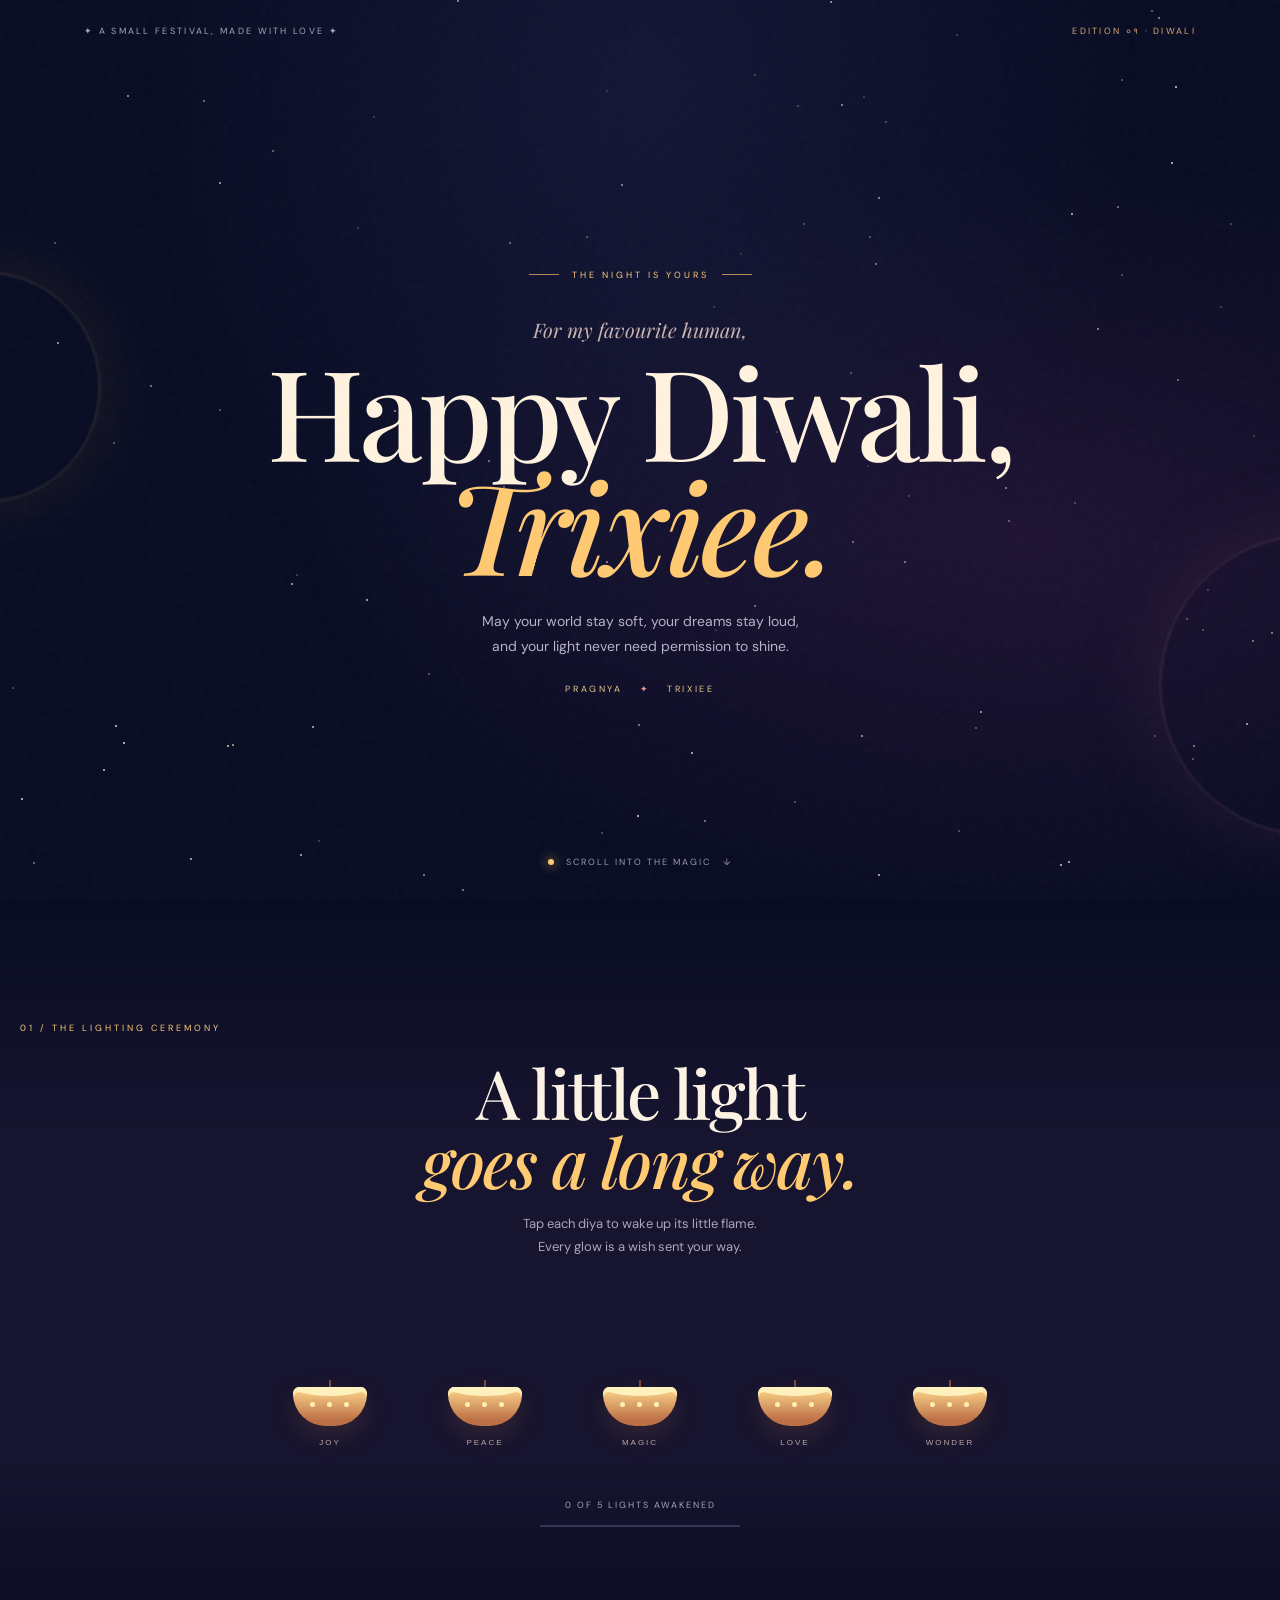
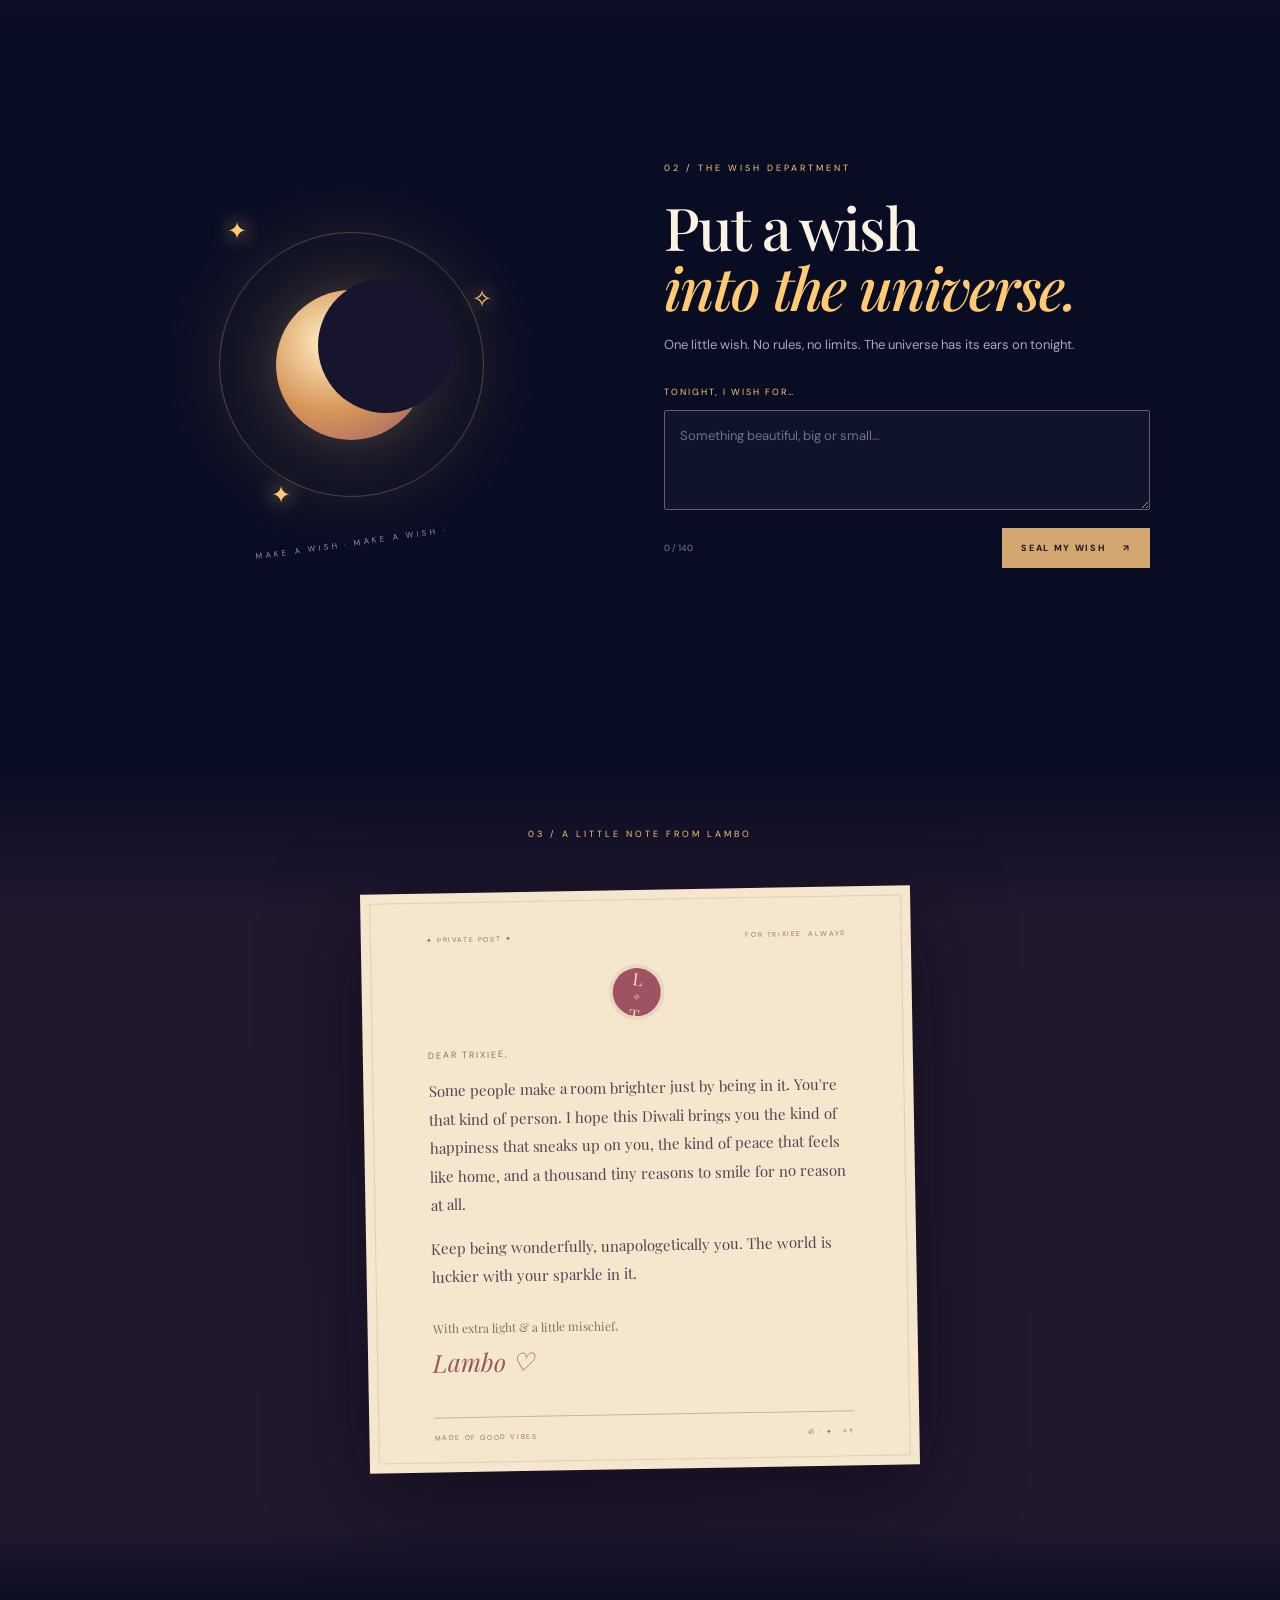
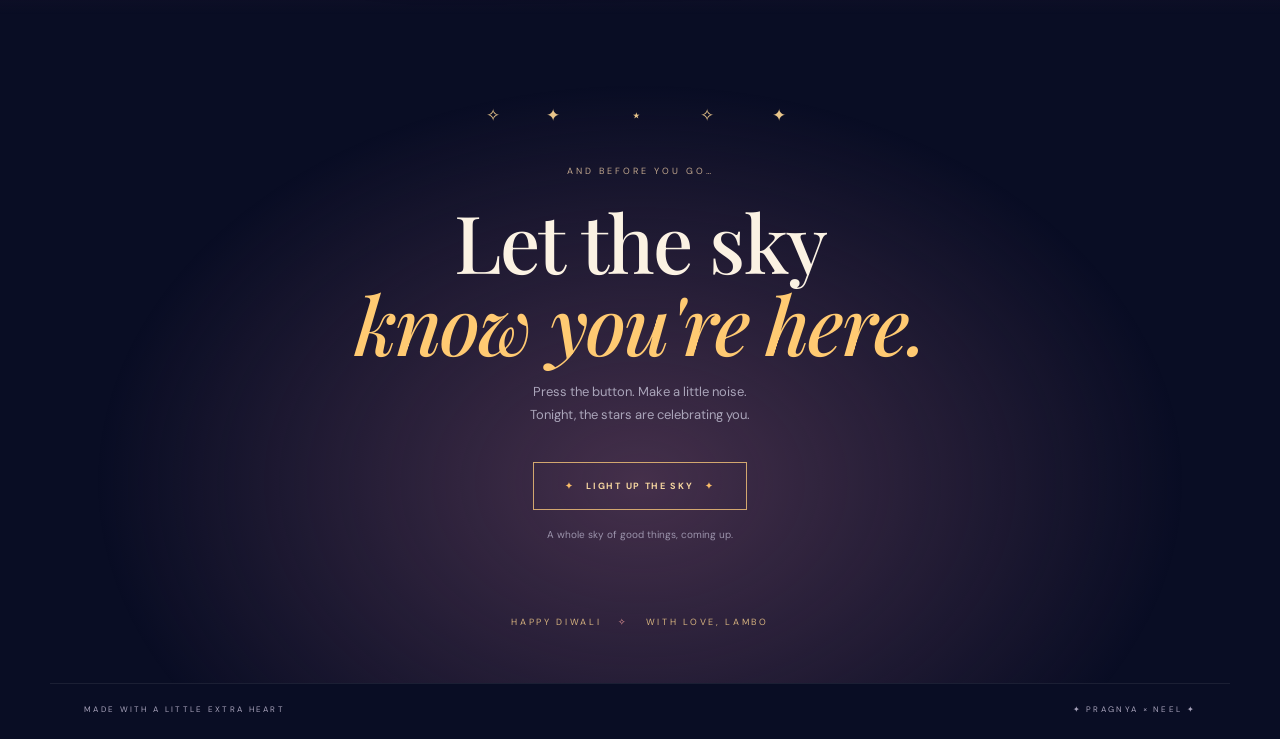
==== diwali/index.html @ a7f776b3 "Add interactive Diwali celebration for Trixiee" ====
<!doctype html>
<html lang="en">
<head>
<meta charset="utf-8"><meta name="viewport" content="width=device-width,initial-scale=1">
<meta name="theme-color" content="#090d24"><meta name="description" content="A little universe of light — a Diwali surprise for Trixiee, from Lambo.">
<title>A Little Universe of Light ✦ Happy Diwali, Trixiee</title>
<link rel="preconnect" href="https://fonts.googleapis.com"><link rel="preconnect" href="https://fonts.gstatic.com" crossorigin>
<link href="https://fonts.googleapis.com/css2?family=DM+Sans:wght@400;500;600;700&family=Playfair+Display:ital,wght@0,500;0,600;0,700;1,500;1,600&display=swap" rel="stylesheet">
<link rel="stylesheet" href="style.css">
</head>
<body>
<div class="grain"></div><div class="starfield" id="starfield"></div>
<div class="topline"><span>✦ A SMALL FESTIVAL, MADE WITH LOVE ✦</span><span class="topright">EDITION ०१ · DIWALI</span></div>
<main>
<section class="hero">
  <div class="eyebrow"><span class="eyebrow-line"></span> THE NIGHT IS YOURS <span class="eyebrow-line"></span></div>
  <p class="pretitle">For my favourite human,</p>
  <h1>Happy Diwali,<br><em>Trixiee.</em></h1>
  <p class="hero-copy">May your world stay soft, your dreams stay loud,<br>and your light never need permission to shine.</p>
  <div class="names"><span>PRAGNYA</span><i>✦</i><span>TRIXIEE</span></div>
  <button class="scroll-cue" id="explore"><span class="scroll-dot"></span> SCROLL INTO THE MAGIC <span>↓</span></button>
  <div class="orb orb-one"></div><div class="orb orb-two"></div>
</section>
<section class="diya-stage" id="lights">
  <div class="section-kicker">01 / THE LIGHTING CEREMONY</div>
  <h2>A little light<br><em>goes a long way.</em></h2>
  <p class="section-copy">Tap each diya to wake up its little flame.<br>Every glow is a wish sent your way.</p>
  <div class="diyas">
    <button class="diya" aria-label="Light diya one" data-lit="false"><span class="flame"></span><span class="wick"></span><span class="bowl"><i></i><i></i><i></i></span><span class="diya-label">JOY</span></button>
    <button class="diya" aria-label="Light diya two" data-lit="false"><span class="flame"></span><span class="wick"></span><span class="bowl"><i></i><i></i><i></i></span><span class="diya-label">PEACE</span></button>
    <button class="diya" aria-label="Light diya three" data-lit="false"><span class="flame"></span><span class="wick"></span><span class="bowl"><i></i><i></i><i></i></span><span class="diya-label">MAGIC</span></button>
    <button class="diya" aria-label="Light diya four" data-lit="false"><span class="flame"></span><span class="wick"></span><span class="bowl"><i></i><i></i><i></i></span><span class="diya-label">LOVE</span></button>
    <button class="diya" aria-label="Light diya five" data-lit="false"><span class="flame"></span><span class="wick"></span><span class="bowl"><i></i><i></i><i></i></span><span class="diya-label">WONDER</span></button>
  </div>
  <p class="lit-count" id="litCount">0 OF 5 LIGHTS AWAKENED</p>
  <div class="progress"><span id="progress"></span></div>
</section>
<section class="wish-section" id="wish">
  <div class="wish-art"><div class="halo"></div><div class="moon"></div><span class="spark sp1">✦</span><span class="spark sp2">✧</span><span class="spark sp3">✦</span><span class="wish-orbit">MAKE A WISH · MAKE A WISH ·</span></div>
  <div class="wish-content"><div class="section-kicker">02 / THE WISH DEPARTMENT</div><h2>Put a wish<br><em>into the universe.</em></h2><p>One little wish. No rules, no limits. The universe has its ears on tonight.</p>
  <form id="wishForm"><label for="wishInput">TONIGHT, I WISH FOR…</label><textarea id="wishInput" maxlength="140" placeholder="Something beautiful, big or small…" required></textarea><div class="form-foot"><span id="charCount">0 / 140</span><button class="seal-btn" type="submit">SEAL MY WISH <span>↗</span></button></div></form>
  <div class="sealed" id="sealed" aria-live="polite"><span class="seal-star">✧</span><small>YOUR WISH IS OUT THERE</small><p id="wishResult"></p><span class="seal-note">the universe is listening</span></div>
  </div>
</section>
<section class="surprise" id="surprise">
  <div class="section-kicker">03 / A LITTLE NOTE FROM LAMBO</div>
  <div class="letter-card" id="letterCard">
    <div class="letter-top"><span>✦ PRIVATE POST ✦</span><span>FOR TRIXIEE, ALWAYS</span></div>
    <div class="letter-seal">L<span>✧</span>T</div>
    <p class="letter-label">DEAR TRIXIEE,</p>
    <p class="letter-text">Some people make a room brighter just by being in it. You're that kind of person. I hope this Diwali brings you the kind of happiness that sneaks up on you, the kind of peace that feels like home, and a thousand tiny reasons to smile for no reason at all.</p>
    <p class="letter-text">Keep being wonderfully, unapologetically you. The world is luckier with your sparkle in it.</p>
    <div class="letter-sign">With extra light & a little mischief,<br><em>Lambo ♡</em></div>
    <div class="letter-bottom"><span>MADE OF GOOD VIBES</span><span>ॐ · ✦ · ०१</span></div>
  </div>
</section>
<section class="finale">
  <div class="final-stars">✧　 ✦　　 ⋆　　✧　　✦</div>
  <p class="final-small">AND BEFORE YOU GO…</p>
  <h2>Let the sky<br><em>know you're here.</em></h2>
  <p class="final-copy">Press the button. Make a little noise.<br>Tonight, the stars are celebrating you.</p>
  <button id="fireworks" class="firework-btn"><span>✦</span> LIGHT UP THE SKY <span>✦</span></button>
  <p class="firework-status" id="fireworkStatus">A whole sky of good things, coming up.</p>
  <div class="signoff">HAPPY DIWALI <span>✧</span> WITH LOVE, LAMBO</div>
</section>
</main>
<footer><span>MADE WITH A LITTLE EXTRA HEART</span><span>✦ PRAGNYA × NEEL ✦</span></footer>
<div id="burstLayer" aria-hidden="true"></div>
<script src="app.js"></script>
</body></html>
---- diwali/style.css ----
:root{--ink:#090d24;--paper:#f9e9c8;--gold:#ffca72;--muted:#a5a0bc;--rose:#ff9d9c;--serif:'Playfair Display',Georgia,serif;--sans:'DM Sans',sans-serif}*{box-sizing:border-box}html{scroll-behavior:smooth}body{margin:0;background:var(--ink);color:#fbf2e3;font-family:var(--sans);overflow-x:hidden}body:after{content:"";position:fixed;inset:0;pointer-events:none;background:radial-gradient(ellipse at 50% 10%,#20244b77,transparent 55%),radial-gradient(ellipse at 80% 60%,#3b1c4670,transparent 50%);z-index:-1}.grain{position:fixed;inset:0;z-index:8;pointer-events:none;opacity:.13;background-image:url("data:image/svg+xml,%3Csvg viewBox='0 0 180 180' xmlns='http://www.w3.org/2000/svg'%3E%3Cfilter id='n'%3E%3CfeTurbulence type='fractalNoise' baseFrequency='.8' numOctaves='4' stitchTiles='stitch'/%3E%3C/filter%3E%3Crect width='100%25' height='100%25' filter='url(%23n)' opacity='.18'/%3E%3C/svg%3E")}.starfield{position:fixed;inset:0;pointer-events:none;z-index:-1}.star{position:absolute;width:2px;height:2px;border-radius:50%;background:#fff4d4;opacity:var(--o);animation:twinkle var(--d) infinite ease-in-out}@keyframes twinkle{50%{opacity:.15;transform:scale(.5)}}.topline,footer{max-width:1180px;margin:auto;padding:25px 34px;display:flex;justify-content:space-between;color:#a9a4bc;font-size:9px;letter-spacing:2.3px}.topright{color:#d6ab73}.hero{min-height:690px;height:calc(100svh - 60px);max-height:900px;position:relative;display:flex;align-items:center;justify-content:center;flex-direction:column;text-align:center;overflow:hidden;padding:50px 24px}.eyebrow,.section-kicker{font-size:9px;letter-spacing:3px;color:var(--gold);display:flex;gap:13px;align-items:center;justify-content:center}.eyebrow-line{width:30px;height:1px;background:#b88a58}.pretitle{font-family:var(--serif);font-style:italic;color:#c9b4b1;font-size:20px;margin:35px 0 10px}.hero h1{font-family:var(--serif);font-weight:500;font-size:clamp(66px,10vw,126px);line-height:.91;letter-spacing:-4px;margin:0;color:#fff3df}.hero h1 em,.diya-stage h2 em,.wish-content h2 em,.finale h2 em{color:var(--gold);font-weight:500}.hero-copy{color:#b7b1c9;line-height:1.8;font-size:14px;margin:27px 0 24px}.names{display:flex;align-items:center;gap:17px;color:#e8c78e;font-size:9px;letter-spacing:2.6px}.names i{font-style:normal;color:#f29192}.scroll-cue{position:absolute;bottom:33px;background:none;border:0;color:#9d98b1;letter-spacing:2px;font:9px var(--sans);display:flex;gap:12px;align-items:center;cursor:pointer}.scroll-dot{width:6px;height:6px;border-radius:50%;background:var(--gold);box-shadow:0 0 12px var(--gold)}.orb{position:absolute;border-radius:50%;filter:blur(1px);pointer-events:none}.orb-one{width:230px;height:230px;border:1px solid #f7cc7840;box-shadow:0 0 90px #ffbd4b18;left:-130px;top:25%}.orb-two{width:300px;height:300px;border:1px solid #f7a5a540;right:-180px;bottom:8%;box-shadow:0 0 100px #ff8d9d17}.diya-stage{padding:120px 20px 125px;text-align:center;background:linear-gradient(180deg,transparent,#17142f 30%,#17142f 75%,transparent)}.diya-stage h2,.wish-content h2,.finale h2{font:500 clamp(43px,6vw,68px)/1.02 var(--serif);letter-spacing:-1.8px;margin:23px 0 16px}.section-copy,.wish-content>p,.final-copy{color:#aaa5ba;line-height:1.8;font-size:13px}.diyas{display:flex;justify-content:center;gap:clamp(14px,5vw,55px);margin:85px auto 30px;max-width:850px;flex-wrap:wrap}.diya{position:relative;width:100px;height:125px;background:none;border:0;cursor:pointer;display:flex;align-items:center;flex-direction:column;padding:0;transition:transform .3s}.diya:hover{transform:translateY(-8px)}.flame{position:absolute;top:7px;width:19px;height:30px;border-radius:80% 10% 80% 80%;transform:rotate(45deg) scale(.3);background:linear-gradient(45deg,#ff7b46,#ffe7a1 75%);filter:drop-shadow(0 0 12px #ffb84d);opacity:0;transition:.45s}.diya[data-lit=true] .flame{opacity:1;transform:rotate(45deg) scale(1);animation:flicker 1s infinite alternate ease-in-out}@keyframes flicker{to{transform:rotate(48deg) scale(.9) translateY(-2px)}}.wick{position:absolute;top:36px;width:2px;height:10px;background:#9f6241;opacity:.7}.bowl{position:absolute;top:43px;width:74px;height:39px;border-radius:9px 9px 45px 45px;background:linear-gradient(180deg,#ffda8d,#bd7047 85%);box-shadow:inset 0 5px 0 #ffe8ad,0 10px 25px #ed9b4a20;overflow:hidden}.bowl:before{content:"";position:absolute;left:0;right:0;top:-9px;height:18px;border-radius:50%;background:#fff1bd}.bowl i{position:absolute;top:15px;width:5px;height:5px;border-radius:50%;background:#fff0b7}.bowl i:nth-child(1){left:17px}.bowl i:nth-child(2){left:34px}.bowl i:nth-child(3){left:51px}.diya[data-lit=true] .bowl{box-shadow:inset 0 5px 0 #ffe8ad,0 0 30px #ffbf5b85}.diya-label{position:absolute;top:94px;font-size:8px;letter-spacing:2px;color:#b9a8a1}.lit-count{font-size:9px;letter-spacing:2px;color:#a9a2bb;margin:30px 0 14px}.progress{height:2px;width:200px;background:#3a3452;margin:auto;overflow:hidden}.progress span{display:block;width:0;height:100%;background:var(--gold);box-shadow:0 0 10px var(--gold);transition:width .5s}.wish-section{max-width:1080px;margin:60px auto 140px;padding:50px 30px;display:grid;grid-template-columns:1fr 1.1fr;gap:9%;align-items:center}.wish-art{height:390px;position:relative;display:flex;align-items:center;justify-content:center}.halo{width:265px;height:265px;border-radius:50%;border:1px solid #edc37b50;box-shadow:0 0 80px #ffca721c,inset 0 0 60px #ffca7210;position:absolute}.moon{width:150px;height:150px;border-radius:50%;background:radial-gradient(circle at 35% 35%,#fff1c7,#d89559 50%,#995b67 100%);box-shadow:0 0 70px #ffc36a5c;position:relative}.moon:after{content:"";position:absolute;background:#17142d;width:135px;height:135px;top:-12px;left:42px;border-radius:50%}.spark{position:absolute;color:var(--gold);font-size:24px;text-shadow:0 0 20px #ffd58a}.sp1{top:45px;left:22%}.sp2{right:18%;top:29%}.sp3{bottom:50px;left:32%}.wish-orbit{position:absolute;bottom:12px;color:#9a8eaa;font-size:8px;letter-spacing:3px;transform:rotate(-8deg)}.section-kicker{justify-content:flex-start}.wish-content h2{font-size:clamp(42px,5vw,59px)}.wish-content>p{max-width:420px;margin-bottom:30px}form label{display:block;font-size:9px;letter-spacing:2px;color:var(--gold);margin-bottom:12px}textarea{width:100%;min-height:100px;resize:vertical;border:1px solid #6b5873;background:#ffffff08;border-radius:2px;color:#fff1df;padding:15px;font:13px/1.6 var(--sans);outline:none}textarea:focus{border-color:#d7ad79;box-shadow:0 0 0 3px #d7ad7918}textarea::placeholder{color:#756d88}.form-foot{display:flex;justify-content:space-between;align-items:center;margin-top:13px}#charCount{font-size:9px;color:#80788f}.seal-btn,.firework-btn{border:1px solid #d2a76f;background:#d2a76f;color:#1c1527;padding:13px 18px;font:700 9px var(--sans);letter-spacing:1.7px;cursor:pointer;transition:.25s}.seal-btn:hover,.firework-btn:hover{background:#ffe0a2;box-shadow:0 0 28px #ffc76c40;transform:translateY(-2px)}.seal-btn span{margin-left:13px}.sealed{display:none;margin-top:22px;padding:19px;border:1px solid #d4aa744d;background:#f4c7790c;text-align:center}.sealed.show{display:block;animation:pop .6s ease}.seal-star{font-size:24px;color:var(--gold)}.sealed small{display:block;font-size:8px;letter-spacing:2px;color:var(--gold);margin-top:7px}.sealed p{font:italic 19px var(--serif);color:#fff0d9;margin:12px 0}.seal-note{font-size:9px;color:#9b91a9;letter-spacing:1px}@keyframes pop{from{opacity:0;transform:translateY(10px)}to{opacity:1;transform:none}}.surprise{padding:70px 20px 145px;background:linear-gradient(180deg,transparent,#21182e 18%,#21182e 90%,transparent);text-align:center}.surprise>.section-kicker{justify-content:center}.letter-card{position:relative;max-width:550px;margin:50px auto 0;background:#f4e7cd;color:#403047;padding:42px clamp(28px,7vw,65px) 30px;box-shadow:0 25px 90px #05051080;transform:rotate(-1deg);text-align:left}.letter-card:before{content:"";position:absolute;inset:9px;border:1px solid #b79a744f;pointer-events:none}.letter-top,.letter-bottom{display:flex;justify-content:space-between;font-size:7px;letter-spacing:1.6px;color:#94795e;gap:10px}.letter-seal{width:48px;height:48px;border-radius:50%;background:#9f5261;color:#f7dfaa;display:grid;place-items:center;font:17px var(--serif);margin:27px auto 30px;box-shadow:0 0 0 4px #9f52611b;transform:rotate(8deg)}.letter-seal span{font-size:10px}.letter-label{font-size:9px;letter-spacing:2px;color:#946d55}.letter-text{font:15px/1.9 var(--serif);color:#554354}.letter-sign{font:12px/1.8 var(--serif);color:#896b61;margin:27px 0 33px}.letter-sign em{font-size:25px;color:#9c5860}.letter-bottom{border-top:1px solid #c8b396;padding-top:15px}.finale{position:relative;min-height:570px;text-align:center;padding:90px 20px 55px;overflow:hidden;background:radial-gradient(ellipse at 50% 70%,#45304b 0,transparent 60%)}.final-stars{color:#e8c58a;letter-spacing:8px;font-size:17px}.final-small{font-size:9px;letter-spacing:3px;color:#c2a88e;margin-top:38px}.finale h2{font-size:clamp(48px,7vw,80px)}.firework-btn{margin-top:23px;padding:17px 23px;background:transparent;color:#f6d6a0}.firework-btn span{margin:0 8px;color:#f8bb68}.firework-status{font-size:10px;color:#9c94ac;margin-top:18px}.signoff{margin:75px auto 0;color:#d6b37f;font-size:9px;letter-spacing:2.7px}.signoff span{color:#f39c9c;margin:0 12px}footer{border-top:1px solid #ffffff13;padding-top:20px;padding-bottom:25px;font-size:8px}#burstLayer{position:fixed;inset:0;pointer-events:none;z-index:7;overflow:hidden}.particle{position:absolute;width:5px;height:5px;border-radius:50%;background:var(--c);box-shadow:0 0 9px var(--c);animation:burst var(--t) ease-out forwards}@keyframes burst{0%{transform:translate(0,0) scale(1);opacity:1}100%{transform:translate(var(--x),var(--y)) scale(.1);opacity:0}}@media(max-width:700px){.topline{padding:18px 20px;font-size:7px;letter-spacing:1.5px}.hero{min-height:650px;height:calc(100svh - 40px)}.hero h1{font-size:clamp(65px,17vw,95px);letter-spacing:-3px}.hero-copy{font-size:12px}.diya-stage{padding:90px 18px}.diyas{gap:25px 18px;margin-top:65px}.diya{width:78px;transform:scale(.9)}.diya:hover{transform:translateY(-5px) scale(.9)}.wish-section{grid-template-columns:1fr;gap:10px;margin:35px auto 80px;padding:20px 25px}.wish-art{height:280px;order:2}.wish-content{order:1}.wish-content h2{font-size:47px}.surprise{padding:70px 18px 100px}.letter-card{padding:35px 29px 25px;margin-top:38px}.letter-text{font-size:14px}.finale{min-height:560px;padding-top:80px}footer{padding:18px 20px;font-size:7px;letter-spacing:1px}}@media(prefers-reduced-motion:reduce){*,*:before,*:after{scroll-behavior:auto!important;animation-duration:.01ms!important;transition-duration:.01ms!important}}
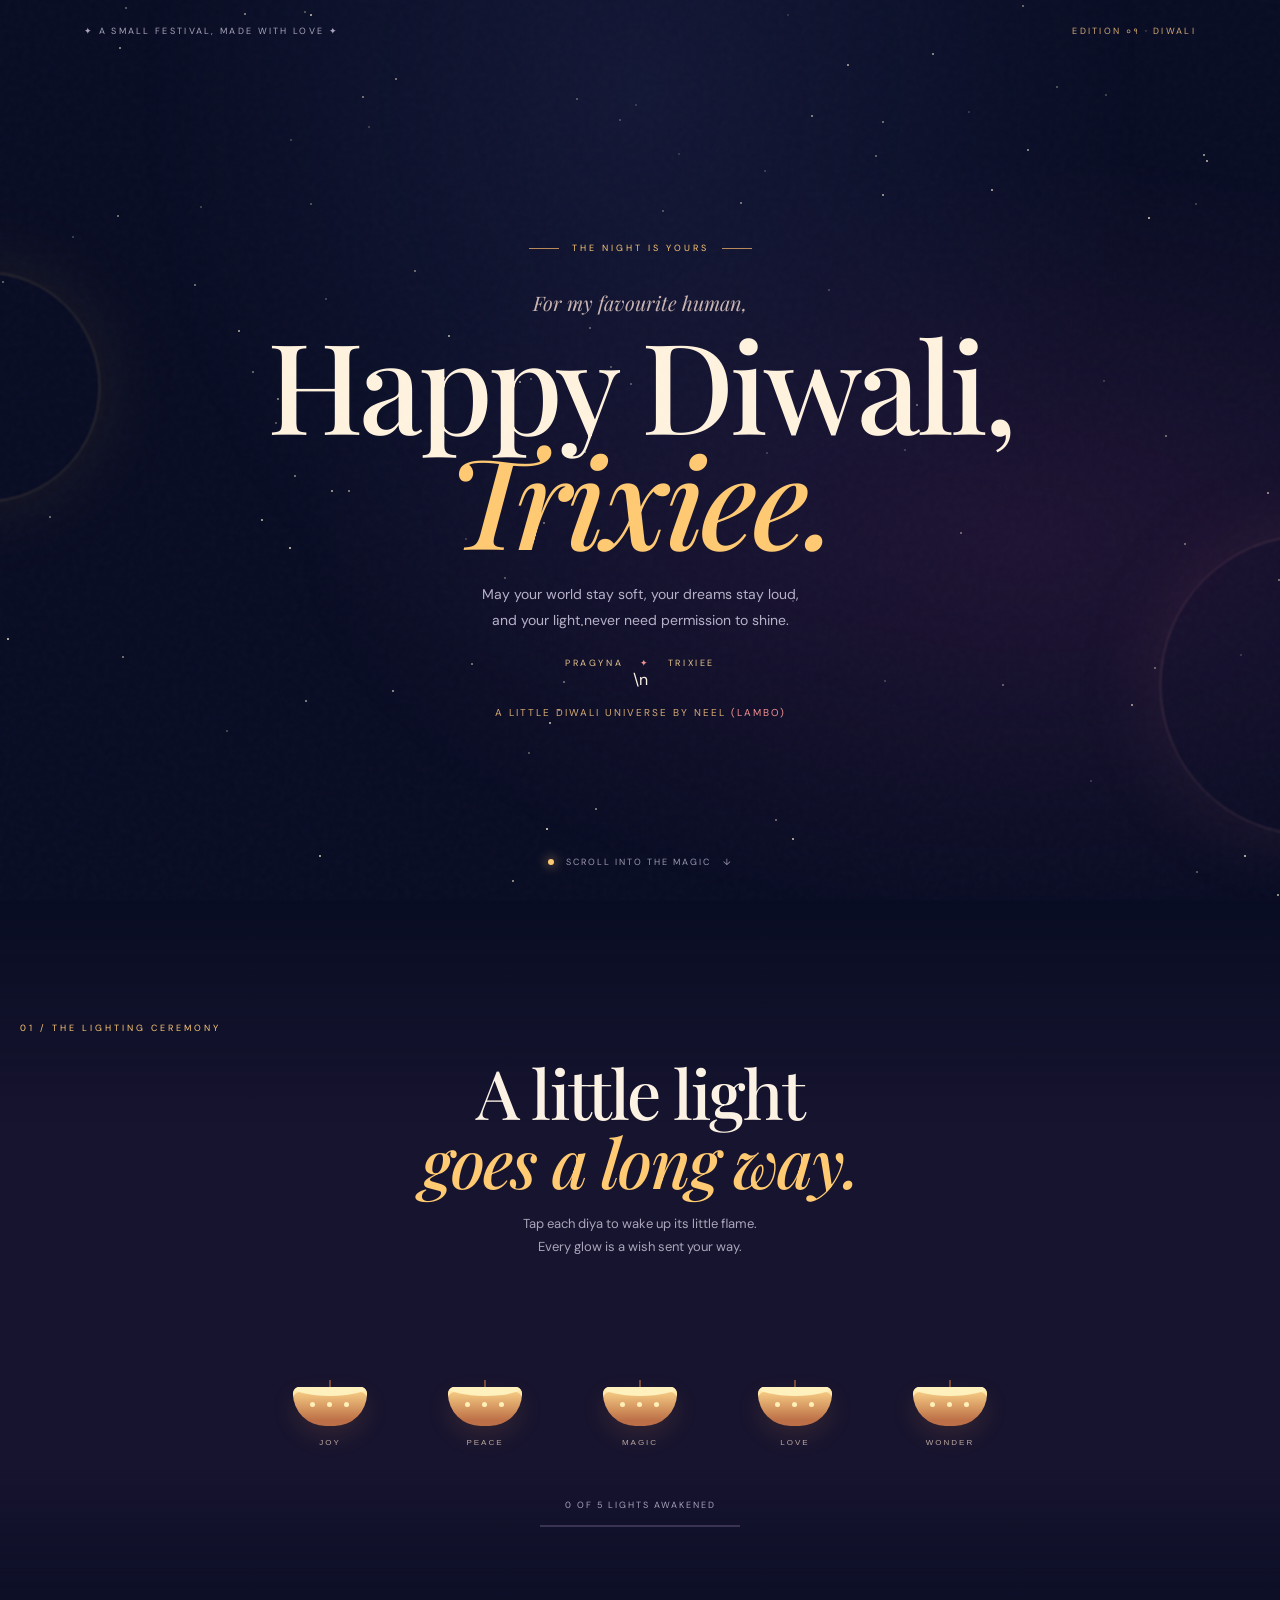
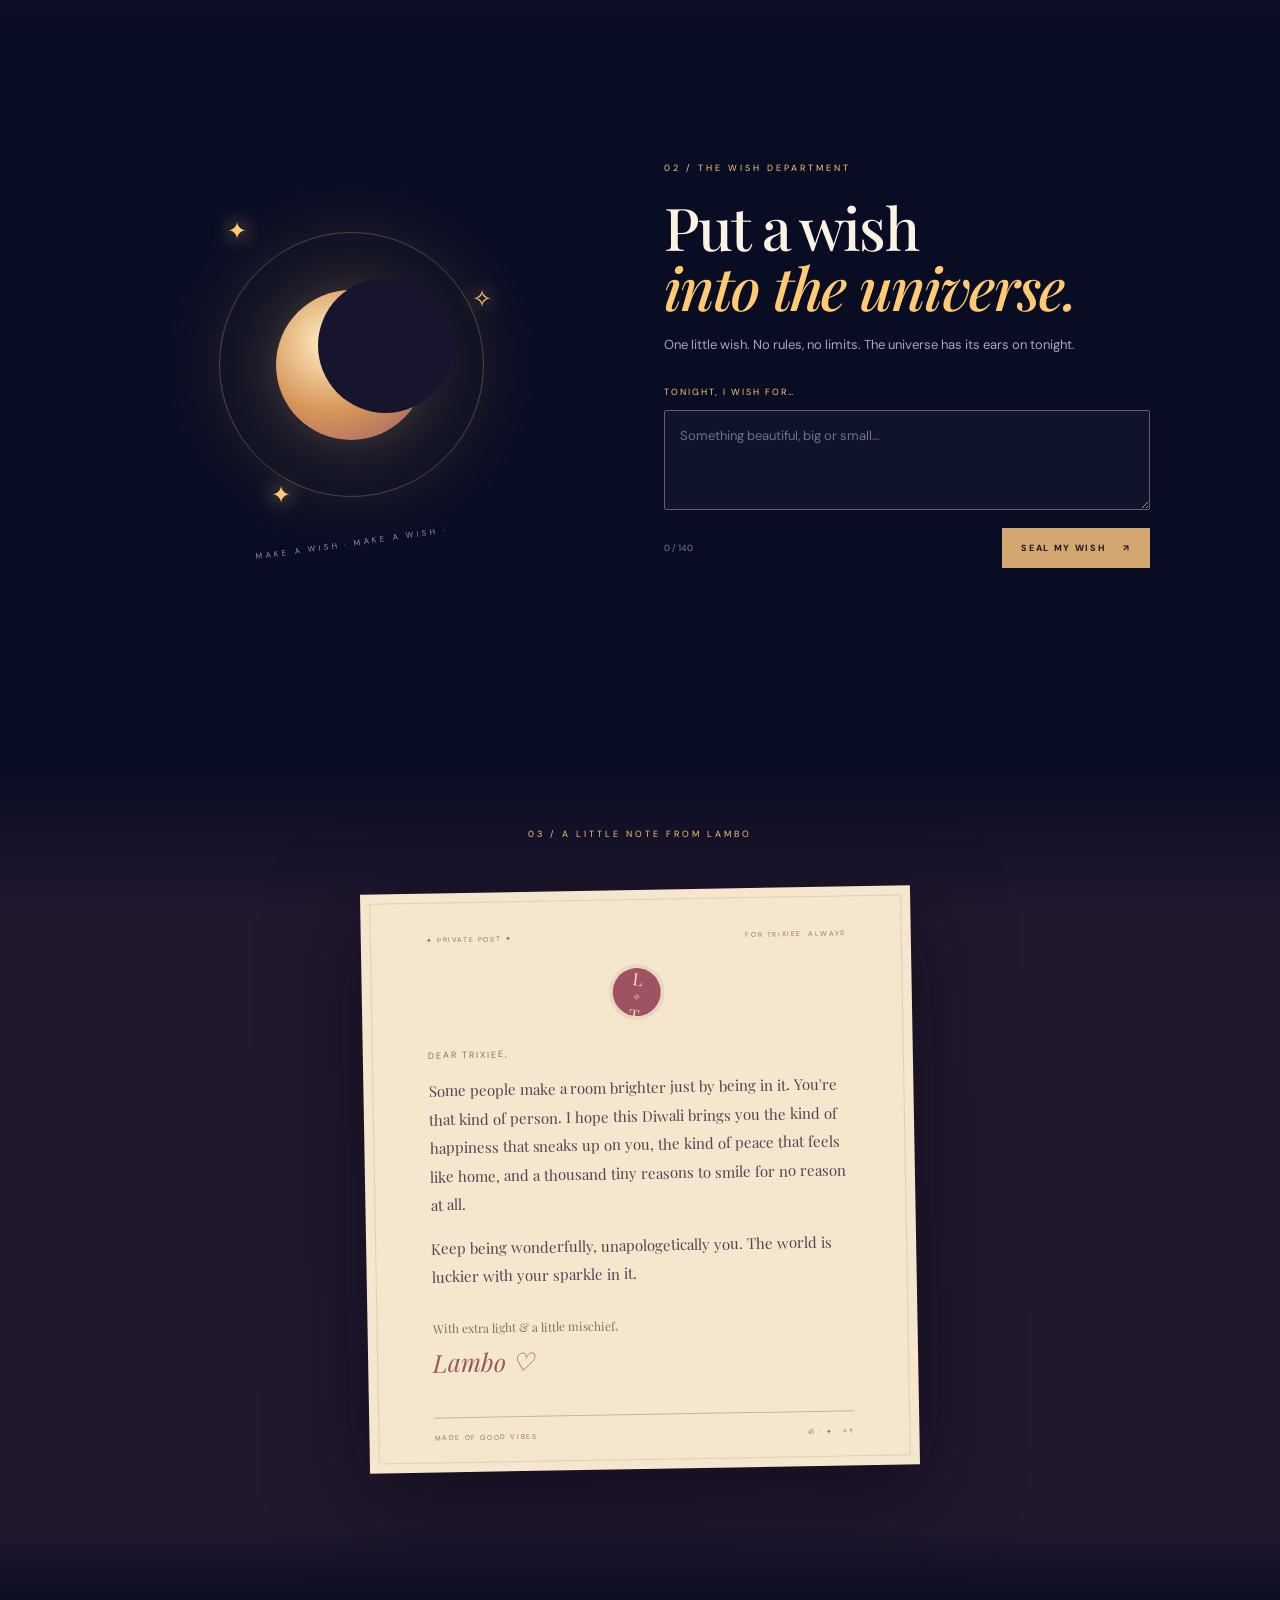
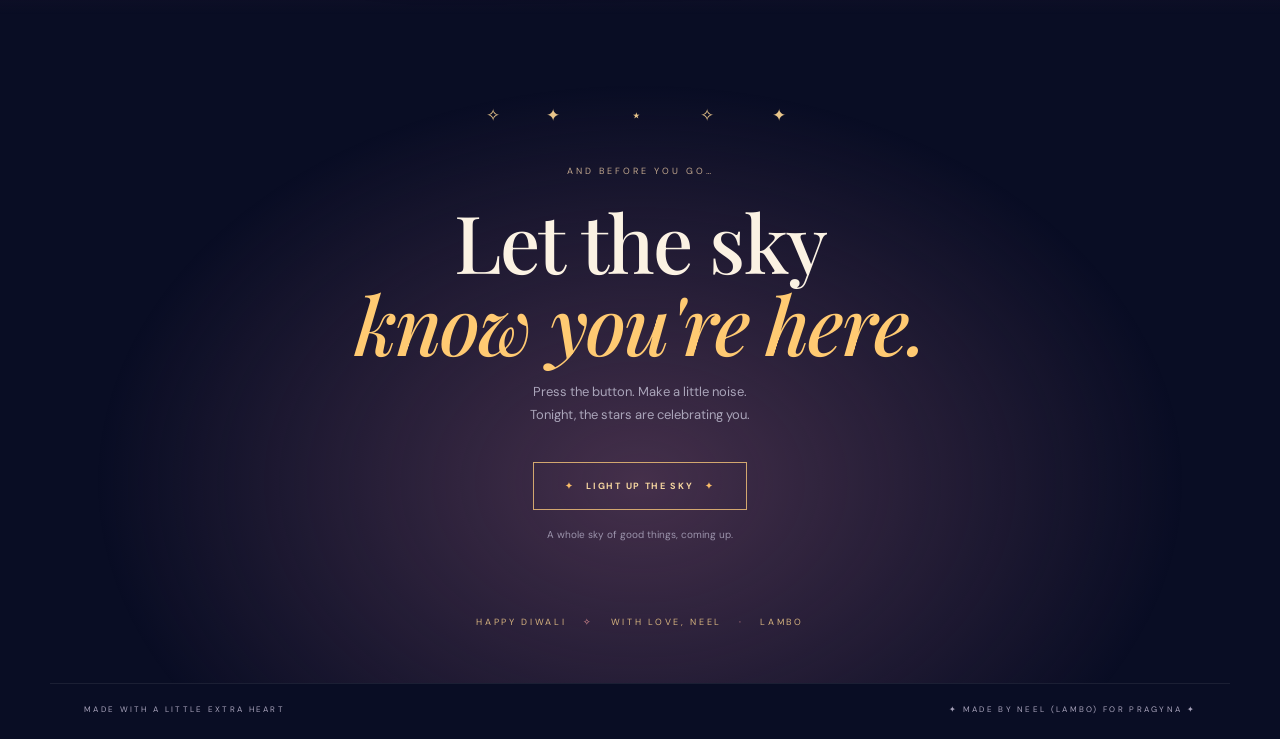
==== commit e7c71d69: "Correct Pragyna spelling and add Neel and Lambo credits" ====
--- a/diwali/index.html
+++ b/diwali/index.html
@@ -2,7 +2,7 @@
 <html lang="en">
 <head>
 <meta charset="utf-8"><meta name="viewport" content="width=device-width,initial-scale=1">
-<meta name="theme-color" content="#090d24"><meta name="description" content="A little universe of light — a Diwali surprise for Trixiee, from Lambo.">
+<meta name="theme-color" content="#090d24"><meta name="description" content="A little universe of light — a Diwali surprise for Pragyna (Trixiee), from Neel, aka Lambo.">
 <title>A Little Universe of Light ✦ Happy Diwali, Trixiee</title>
 <link rel="preconnect" href="https://fonts.googleapis.com"><link rel="preconnect" href="https://fonts.gstatic.com" crossorigin>
 <link href="https://fonts.googleapis.com/css2?family=DM+Sans:wght@400;500;600;700&family=Playfair+Display:ital,wght@0,500;0,600;0,700;1,500;1,600&display=swap" rel="stylesheet">
@@ -17,7 +17,7 @@
   <p class="pretitle">For my favourite human,</p>
   <h1>Happy Diwali,<br><em>Trixiee.</em></h1>
   <p class="hero-copy">May your world stay soft, your dreams stay loud,<br>and your light never need permission to shine.</p>
-  <div class="names"><span>PRAGNYA</span><i>✦</i><span>TRIXIEE</span></div>
+  <div class="names"><span>PRAGYNA</span><i>✦</i><span>TRIXIEE</span></div>\n  <p class="hero-copy" style="font-size:10px;letter-spacing:2px;margin:14px 0 0;color:#d6ab73">A LITTLE DIWALI UNIVERSE BY NEEL <span style="color:#f29192">(LAMBO)</span></p>
   <button class="scroll-cue" id="explore"><span class="scroll-dot"></span> SCROLL INTO THE MAGIC <span>↓</span></button>
   <div class="orb orb-one"></div><div class="orb orb-two"></div>
 </section>
@@ -61,10 +61,10 @@
   <p class="final-copy">Press the button. Make a little noise.<br>Tonight, the stars are celebrating you.</p>
   <button id="fireworks" class="firework-btn"><span>✦</span> LIGHT UP THE SKY <span>✦</span></button>
   <p class="firework-status" id="fireworkStatus">A whole sky of good things, coming up.</p>
-  <div class="signoff">HAPPY DIWALI <span>✧</span> WITH LOVE, LAMBO</div>
+  <div class="signoff">HAPPY DIWALI <span>✧</span> WITH LOVE, NEEL <span>·</span> LAMBO</div>
 </section>
 </main>
-<footer><span>MADE WITH A LITTLE EXTRA HEART</span><span>✦ PRAGNYA × NEEL ✦</span></footer>
+<footer><span>MADE WITH A LITTLE EXTRA HEART</span><span>✦ MADE BY NEEL (LAMBO) FOR PRAGYNA ✦</span></footer>
 <div id="burstLayer" aria-hidden="true"></div>
 <script src="app.js"></script>
 </body></html>
